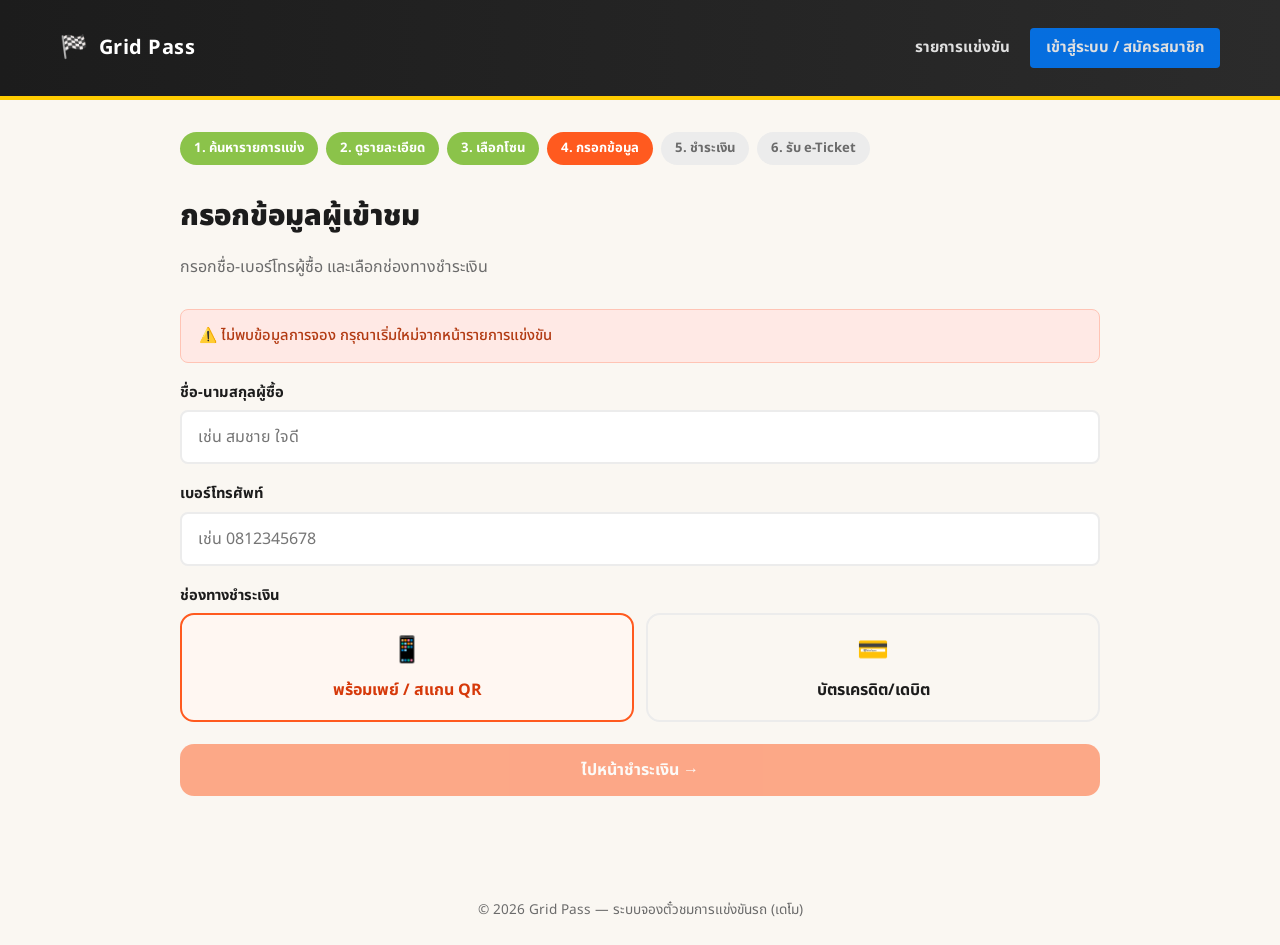
==== frontend/pages/checkout.html @ ba8ef667 "add docker and project files" ====
<!DOCTYPE html>
<html lang="th">
<head>
  <meta charset="UTF-8" />
  <meta name="viewport" content="width=device-width, initial-scale=1.0" />
  <title>กรอกข้อมูลผู้เข้าชม | Grid Pass</title>
  <link rel="stylesheet" href="../css/style.css" />
</head>
<body>
  <main class="page-container">
    <div class="step-track">
      <span class="step done">1. ค้นหารายการแข่ง</span>
      <span class="step done">2. ดูรายละเอียด</span>
      <span class="step done">3. เลือกโซน</span>
      <span class="step active">4. กรอกข้อมูล</span>
      <span class="step">5. ชำระเงิน</span>
      <span class="step">6. รับ e-Ticket</span>
    </div>

    <h1 class="page-title">กรอกข้อมูลผู้เข้าชม</h1>
    <p class="page-subtitle">กรอกชื่อ-เบอร์โทรผู้ซื้อ และเลือกช่องทางชำระเงิน</p>

    <div id="summary-panel"></div>

    <form id="checkout-form">
      <div class="form-group">
        <label for="buyer-name">ชื่อ-นามสกุลผู้ซื้อ</label>
        <input type="text" id="buyer-name" required placeholder="เช่น สมชาย ใจดี" />
      </div>

      <div class="form-group">
        <label for="buyer-phone">เบอร์โทรศัพท์</label>
        <input type="tel" id="buyer-phone" required placeholder="เช่น 0812345678" pattern="0[0-9]{9}" />
      </div>

      <div class="form-group">
        <label>ช่องทางชำระเงิน</label>
        <div class="payment-options">
          <div class="payment-option selected" data-method="promptpay">
            <span class="icon">📱</span>พร้อมเพย์ / สแกน QR
          </div>
          <div class="payment-option" data-method="credit_card">
            <span class="icon">💳</span>บัตรเครดิต/เดบิต
          </div>
        </div>
      </div>

      <div id="error-box"></div>

      <button type="submit" class="btn btn-primary btn-block" id="submit-btn">ไปหน้าชำระเงิน →</button>
    </form>
  </main>

  <script src="../js/common.js"></script>
  <script src="../js/api.js"></script>
  <script src="../js/checkout.js"></script>
</body>
</html>
---- frontend/css/style.css ----
/* ==========================================================
   style.css
   ธีมของเว็บ: จำลองสไตล์จากไฟล์ User Journey ต้นฉบับ
   (สีส้ม-แดง-เหลือง ลายธงตาหมากรุก ตัวหนังสือหนา)
   ========================================================== */

@import url('https://fonts.googleapis.com/css2?family=Noto+Sans+Thai:wght@400;500;700;900&display=swap');

:root {
  --color-primary: #ff5a1f;
  --color-primary-dark: #d6390a;
  --color-accent-yellow: #ffcc00;
  --color-accent-purple: #b23fd6;
  --color-accent-green: #8bc34a;
  --color-bg: #faf7f2;
  --color-card: #ffffff;
  --color-text: #1c1c1c;
  --color-text-muted: #6b6b6b;
  --color-border: #ececec;
  --radius-lg: 20px;
  --radius-md: 14px;
  --radius-sm: 8px;
  --shadow-card: 0 8px 24px rgba(0, 0, 0, 0.08);
}

* {
  box-sizing: border-box;
}

body {
  margin: 0;
  font-family: 'Noto Sans Thai', sans-serif;
  background: var(--color-bg);
  color: var(--color-text);
  line-height: 1.6;
}

a {
  text-decoration: none;
  color: inherit;
}

img {
  max-width: 100%;
  display: block;
}

/* ---------- Header ---------- */

.site-header {
  background: linear-gradient(90deg, #1c1c1c 0%, #2b2b2b 100%);
  color: #fff;
  padding: 18px 24px;
  display: flex;
  align-items: center;
  justify-content: space-between;
  position: sticky;
  top: 0;
  z-index: 20;
  border-bottom: 4px solid var(--color-accent-yellow);
}

.site-header .logo {
  display: flex;
  align-items: center;
  gap: 10px;
  font-weight: 900;
  font-size: 1.3rem;
  letter-spacing: 0.5px;
}

.site-header .logo .flag {
  font-size: 1.4rem;
}

.site-header nav a {
  color: #fff;
  opacity: 0.85;
  font-size: 0.95rem;
}

/* ---------- Layout ---------- */

.page-container {
  max-width: 960px;
  margin: 0 auto;
  padding: 32px 20px 80px;
}

.page-title {
  font-weight: 900;
  font-size: 1.8rem;
  margin-bottom: 4px;
}

.page-subtitle {
  color: var(--color-text-muted);
  margin-bottom: 28px;
}

/* ---------- Step indicator ---------- */

.step-track {
  display: flex;
  flex-wrap: wrap;
  gap: 8px;
  margin-bottom: 28px;
}

.step-track .step {
  padding: 6px 14px;
  border-radius: 999px;
  background: var(--color-border);
  color: var(--color-text-muted);
  font-size: 0.82rem;
  font-weight: 700;
}

.step-track .step.active {
  background: var(--color-primary);
  color: #fff;
}

.step-track .step.done {
  background: var(--color-accent-green);
  color: #fff;
}

/* ---------- Search bar ---------- */

.search-bar {
  display: flex;
  gap: 10px;
  margin-bottom: 24px;
}

.search-bar input {
  flex: 1;
  padding: 14px 18px;
  border-radius: var(--radius-md);
  border: 2px solid var(--color-border);
  font-size: 1rem;
  font-family: inherit;
}

.search-bar input:focus {
  outline: none;
  border-color: var(--color-primary);
}

/* ---------- Cards ---------- */

.race-grid {
  display: grid;
  grid-template-columns: repeat(auto-fill, minmax(260px, 1fr));
  gap: 20px;
}

.race-card {
  background: var(--color-card);
  border-radius: var(--radius-lg);
  box-shadow: var(--shadow-card);
  overflow: hidden;
  transition: transform 0.15s ease;
  border: 1px solid var(--color-border);
}

.race-card:hover {
  transform: translateY(-4px);
}

.race-card .thumb {
  height: 140px;
  background: linear-gradient(135deg, var(--color-primary) 0%, var(--color-accent-yellow) 100%);
  display: flex;
  align-items: center;
  justify-content: center;
  color: #fff;
  font-size: 2.4rem;
}

.race-card .body {
  padding: 16px 18px 20px;
}

.race-card .category-tag {
  display: inline-block;
  background: #fff3ea;
  color: var(--color-primary-dark);
  font-size: 0.75rem;
  font-weight: 700;
  padding: 3px 10px;
  border-radius: 999px;
  margin-bottom: 8px;
}

.race-card h3 {
  margin: 0 0 8px;
  font-size: 1.1rem;
}

.race-card .meta {
  font-size: 0.85rem;
  color: var(--color-text-muted);
  margin-bottom: 4px;
}

.race-card .price {
  margin-top: 10px;
  font-weight: 900;
  color: var(--color-primary-dark);
}

/* ---------- Buttons ---------- */

.btn {
  display: inline-flex;
  align-items: center;
  justify-content: center;
  gap: 8px;
  padding: 14px 26px;
  border-radius: var(--radius-md);
  border: none;
  font-family: inherit;
  font-weight: 700;
  font-size: 1rem;
  cursor: pointer;
  transition: opacity 0.15s ease;
}

.btn:disabled {
  opacity: 0.5;
  cursor: not-allowed;
}

.btn-primary {
  background: var(--color-primary);
  color: #fff;
}

.btn-primary:hover:not(:disabled) {
  background: var(--color-primary-dark);
}

.btn-outline {
  background: transparent;
  border: 2px solid var(--color-border);
  color: var(--color-text);
}

.btn-block {
  width: 100%;
}

.btn-back {
  margin-bottom: 18px;
  color: var(--color-text-muted);
  font-weight: 700;
  font-size: 0.9rem;
  display: inline-flex;
  align-items: center;
  gap: 6px;
}

/* ---------- Detail page ---------- */

.detail-hero {
  border-radius: var(--radius-lg);
  overflow: hidden;
  margin-bottom: 24px;
  box-shadow: var(--shadow-card);
}

.detail-hero .thumb {
  height: 220px;
  background: linear-gradient(135deg, var(--color-primary) 0%, var(--color-accent-purple) 100%);
  display: flex;
  align-items: center;
  justify-content: center;
  color: #fff;
  font-size: 3.2rem;
}

.info-card {
  background: var(--color-card);
  border-radius: var(--radius-lg);
  padding: 22px 24px;
  box-shadow: var(--shadow-card);
  margin-bottom: 20px;
  border: 1px solid var(--color-border);
}

.info-card h2 {
  margin-top: 0;
  font-size: 1.15rem;
}

.info-row {
  display: flex;
  gap: 10px;
  margin-bottom: 10px;
  font-size: 0.95rem;
}

.info-row .label {
  min-width: 110px;
  color: var(--color-text-muted);
  font-weight: 700;
}

.activity-list {
  list-style: none;
  margin: 0;
  padding: 0;
}

.activity-list li {
  display: flex;
  gap: 14px;
  padding: 10px 0;
  border-bottom: 1px dashed var(--color-border);
}

.activity-list li:last-child {
  border-bottom: none;
}

.activity-list .time {
  font-weight: 900;
  color: var(--color-primary-dark);
  min-width: 56px;
}

/* ---------- Zone selection ---------- */

.zone-list {
  display: flex;
  flex-direction: column;
  gap: 14px;
  margin-bottom: 24px;
}

.zone-card {
  background: var(--color-card);
  border: 2px solid var(--color-border);
  border-radius: var(--radius-md);
  padding: 18px 20px;
  display: flex;
  align-items: center;
  justify-content: space-between;
  gap: 16px;
  cursor: pointer;
  transition: border-color 0.15s ease;
}

.zone-card.selected {
  border-color: var(--color-primary);
  background: #fff7f2;
}

.zone-card.disabled {
  opacity: 0.45;
  cursor: not-allowed;
}

.zone-card .zone-name {
  font-weight: 900;
  font-size: 1.05rem;
  margin-bottom: 4px;
}

.zone-card .zone-seats {
  font-size: 0.85rem;
  color: var(--color-text-muted);
}

.zone-card .zone-price {
  font-weight: 900;
  color: var(--color-primary-dark);
  font-size: 1.1rem;
  white-space: nowrap;
}

.qty-control {
  display: flex;
  align-items: center;
  gap: 14px;
  margin-bottom: 22px;
}

.qty-control button {
  width: 40px;
  height: 40px;
  border-radius: 50%;
  border: 2px solid var(--color-border);
  background: #fff;
  font-size: 1.2rem;
  font-weight: 900;
  cursor: pointer;
}

.qty-control .qty-value {
  font-size: 1.3rem;
  font-weight: 900;
  min-width: 30px;
  text-align: center;
}

.summary-box {
  background: #1c1c1c;
  color: #fff;
  border-radius: var(--radius-lg);
  padding: 20px 22px;
  margin-bottom: 22px;
}

.summary-box .row {
  display: flex;
  justify-content: space-between;
  margin-bottom: 8px;
  font-size: 0.95rem;
  opacity: 0.85;
}

.summary-box .total-row {
  display: flex;
  justify-content: space-between;
  font-size: 1.3rem;
  font-weight: 900;
  margin-top: 12px;
  padding-top: 12px;
  border-top: 1px solid rgba(255, 255, 255, 0.2);
  opacity: 1;
}

/* ---------- Forms ---------- */

.form-group {
  margin-bottom: 18px;
}

.form-group label {
  display: block;
  font-weight: 700;
  margin-bottom: 6px;
  font-size: 0.92rem;
}

.form-group input,
.form-group select {
  width: 100%;
  padding: 13px 16px;
  border-radius: var(--radius-sm);
  border: 2px solid var(--color-border);
  font-family: inherit;
  font-size: 1rem;
}

.form-group input:focus,
.form-group select:focus {
  outline: none;
  border-color: var(--color-primary);
}

.payment-options {
  display: grid;
  grid-template-columns: 1fr 1fr;
  gap: 12px;
  margin-bottom: 22px;
}

.payment-option {
  border: 2px solid var(--color-border);
  border-radius: var(--radius-md);
  padding: 16px;
  text-align: center;
  cursor: pointer;
  font-weight: 700;
}

.payment-option.selected {
  border-color: var(--color-primary);
  background: #fff7f2;
  color: var(--color-primary-dark);
}

.payment-option .icon {
  font-size: 1.6rem;
  display: block;
  margin-bottom: 6px;
}

/* ---------- Payment / QR page ---------- */

.qr-box {
  background: #fff;
  border: 2px dashed var(--color-border);
  border-radius: var(--radius-lg);
  padding: 28px;
  text-align: center;
  margin-bottom: 22px;
}

.qr-box svg {
  margin: 0 auto 14px;
}

/* ---------- Ticket success page ---------- */

.ticket-card {
  background: var(--color-card);
  border-radius: var(--radius-lg);
  box-shadow: var(--shadow-card);
  overflow: hidden;
  margin-bottom: 24px;
  border: 1px solid var(--color-border);
}

.ticket-card .ticket-header {
  background: linear-gradient(90deg, var(--color-primary) 0%, var(--color-primary-dark) 100%);
  color: #fff;
  padding: 20px 24px;
}

.ticket-card .ticket-header .success-icon {
  font-size: 2.2rem;
  margin-bottom: 6px;
}

.ticket-card .ticket-body {
  padding: 22px 24px;
}

.ticket-card .ticket-code {
  font-family: monospace;
  font-size: 1rem;
  background: #f4f4f4;
  padding: 8px 12px;
  border-radius: var(--radius-sm);
  display: inline-block;
  margin-top: 4px;
}

/* ---------- Alerts ---------- */

.alert {
  padding: 14px 18px;
  border-radius: var(--radius-sm);
  margin-bottom: 18px;
  font-size: 0.92rem;
  font-weight: 500;
}

.alert-error {
  background: #ffe9e5;
  color: #b23a12;
  border: 1px solid #ffc4b5;
}

.alert-warning {
  background: #fff6de;
  color: #8a6a00;
  border: 1px solid #ffe38a;
}

.empty-state {
  text-align: center;
  padding: 60px 20px;
  color: var(--color-text-muted);
}

.skeleton {
  color: var(--color-text-muted);
  padding: 40px 0;
  text-align: center;
}

footer.site-footer {
  text-align: center;
  padding: 24px;
  color: var(--color-text-muted);
  font-size: 0.85rem;
}
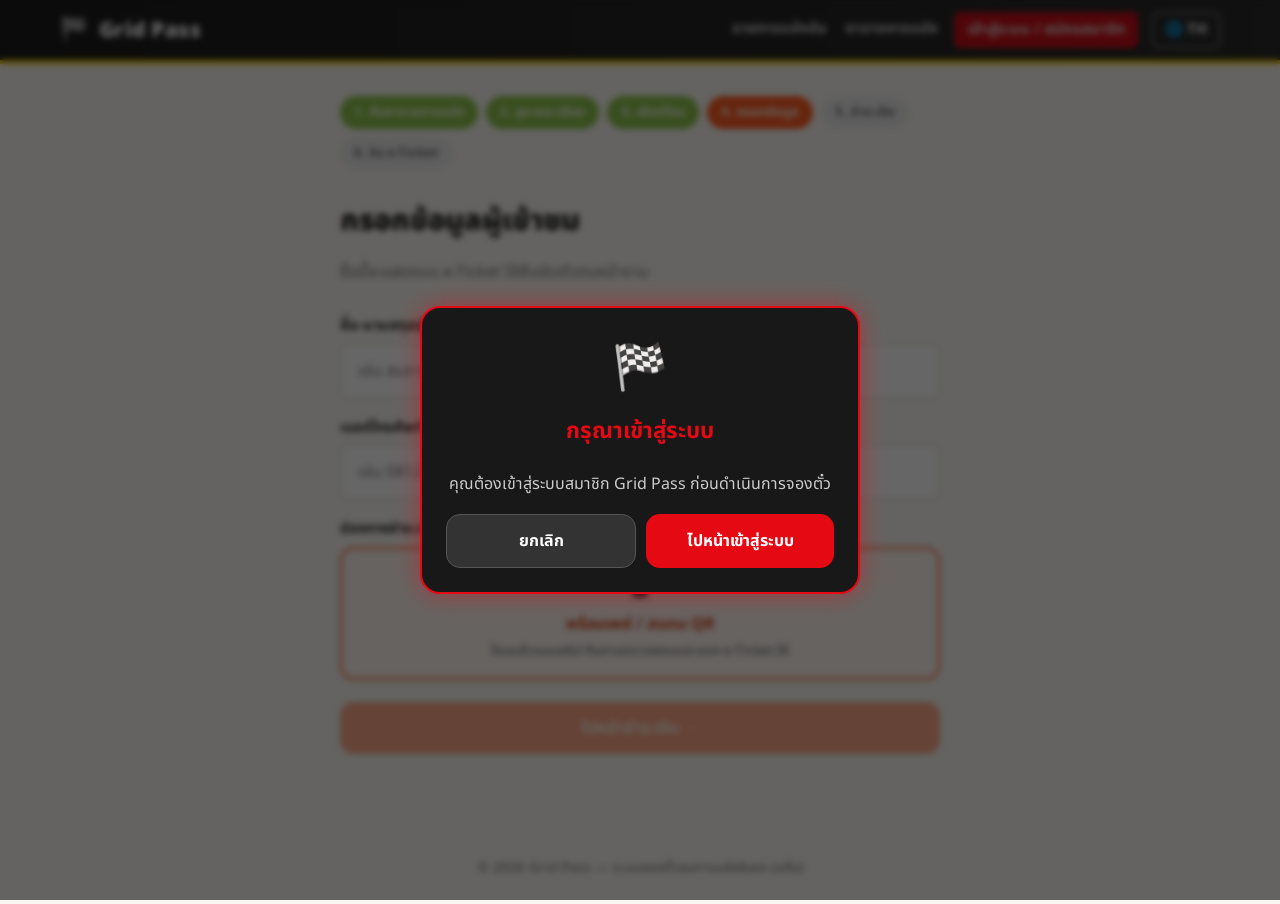
==== commit 9aef027d: "Add schedule, venue map, PromptPay payment, admin review, my tickets, check-in" ====
--- a/frontend/pages/checkout.html
+++ b/frontend/pages/checkout.html
@@ -7,7 +7,7 @@
   <link rel="stylesheet" href="../css/style.css" />
 </head>
 <body>
-  <main class="page-container">
+  <main class="page-container narrow">
     <div class="step-track">
       <span class="step done">1. ค้นหารายการแข่ง</span>
       <span class="step done">2. ดูรายละเอียด</span>
@@ -18,29 +18,28 @@
     </div>
 
     <h1 class="page-title">กรอกข้อมูลผู้เข้าชม</h1>
-    <p class="page-subtitle">กรอกชื่อ-เบอร์โทรผู้ซื้อ และเลือกช่องทางชำระเงิน</p>
+    <p class="page-subtitle">ชื่อนี้จะแสดงบน e-Ticket ใช้ยืนยันตัวตนหน้างาน</p>
 
+    <div id="countdown" class="countdown"></div>
     <div id="summary-panel"></div>
 
-    <form id="checkout-form">
+    <form id="checkout-form" novalidate>
       <div class="form-group">
         <label for="buyer-name">ชื่อ-นามสกุลผู้ซื้อ</label>
-        <input type="text" id="buyer-name" required placeholder="เช่น สมชาย ใจดี" />
+        <input type="text" id="buyer-name" required maxlength="100" autocomplete="name" placeholder="เช่น สมชาย ใจดี" />
       </div>
 
       <div class="form-group">
         <label for="buyer-phone">เบอร์โทรศัพท์</label>
-        <input type="tel" id="buyer-phone" required placeholder="เช่น 0812345678" pattern="0[0-9]{9}" />
+        <input type="tel" id="buyer-phone" required inputmode="numeric" autocomplete="tel" placeholder="เช่น 0812345678" maxlength="12" />
       </div>
 
       <div class="form-group">
         <label>ช่องทางชำระเงิน</label>
-        <div class="payment-options">
-          <div class="payment-option selected" data-method="promptpay">
+        <div class="payment-options single">
+          <div class="payment-option selected">
             <span class="icon">📱</span>พร้อมเพย์ / สแกน QR
-          </div>
-          <div class="payment-option" data-method="credit_card">
-            <span class="icon">💳</span>บัตรเครดิต/เดบิต
+            <small>โอนแล้วแนบสลิป ทีมงานตรวจสอบและออก e-Ticket ให้</small>
           </div>
         </div>
       </div>
@@ -48,6 +47,7 @@
       <div id="error-box"></div>
 
       <button type="submit" class="btn btn-primary btn-block" id="submit-btn">ไปหน้าชำระเงิน →</button>
+      <button type="button" class="btn btn-link btn-block" id="cancel-btn">ยกเลิกการจองนี้</button>
     </form>
   </main>
 
--- a/frontend/css/style.css
+++ b/frontend/css/style.css
@@ -27,6 +27,11 @@
   box-sizing: border-box;
 }
 
+/* ให้ attribute hidden ชนะ display ของ class อื่นเสมอ */
+[hidden] {
+  display: none !important;
+}
+
 body {
   margin: 0;
   font-family: 'Noto Sans Thai', sans-serif;
@@ -581,3 +586,362 @@
   color: var(--color-text-muted);
   font-size: 0.85rem;
 }
+
+/* ---------- 🆕 Stand Crowd Status badge ---------- */
+
+.crowd-badge {
+  display: inline-flex;
+  align-items: center;
+  gap: 6px;
+  margin-top: 6px;
+  padding: 3px 10px;
+  border-radius: 999px;
+  font-size: 0.78rem;
+  font-weight: 700;
+}
+
+.crowd-dot {
+  width: 8px;
+  height: 8px;
+  border-radius: 50%;
+  display: inline-block;
+}
+
+.crowd-low {
+  background: rgba(139, 195, 74, 0.15);
+  color: #4b7314;
+}
+.crowd-low .crowd-dot {
+  background: var(--color-accent-green);
+}
+
+.crowd-medium {
+  background: rgba(255, 204, 0, 0.18);
+  color: #8a6a00;
+}
+.crowd-medium .crowd-dot {
+  background: var(--color-accent-yellow);
+}
+
+.crowd-full {
+  background: rgba(230, 57, 70, 0.12);
+  color: #b23a12;
+}
+.crowd-full .crowd-dot {
+  background: #e63946;
+}
+
+/* ==========================================================
+   🆕 v0.2 — ตารางการแข่ง / ผังสนาม / ชำระเงิน / แอดมิน / สแกนตั๋ว
+   ========================================================== */
+
+:root {
+  --color-success: #2e7d32;
+  --color-danger: #c62828;
+  --color-warn: #b26a00;
+}
+
+/* ---------- Header (แทน inline style เดิม) ---------- */
+.site-header { padding: 0; display: block; }
+.header-inner {
+  display: flex; justify-content: space-between; align-items: center; gap: 12px;
+  max-width: 1200px; margin: 0 auto; padding: 12px 20px; flex-wrap: wrap;
+}
+.site-header .logo { color: #fff; }
+.site-nav { display: flex; align-items: center; gap: 6px 14px; flex-wrap: wrap; font-size: 0.92rem; }
+.site-nav .nav-link { color: #fff; opacity: 0.8; font-weight: 700; padding: 4px 2px; border-bottom: 2px solid transparent; }
+.site-nav .nav-link:hover, .site-nav .nav-link.active { opacity: 1; border-bottom-color: var(--color-accent-yellow); }
+.nav-user { color: #fff; opacity: 0.9; }
+.nav-btn {
+  background: transparent; color: #fff; border: 1px solid rgba(255,255,255,0.6); border-radius: 6px;
+  padding: 5px 12px; font: inherit; font-weight: 700; cursor: pointer;
+}
+.nav-btn:hover { background: rgba(255,255,255,0.1); }
+.nav-btn-primary { background: #e50914; border-color: #e50914; }
+
+/* ---------- Layout helpers ---------- */
+.page-container.narrow { max-width: 640px; }
+.page-container.wide { max-width: 1200px; }
+.muted { color: var(--color-text-muted); }
+.small { font-size: 0.85rem; }
+.center { text-align: center; }
+.nowrap { white-space: nowrap; }
+.danger { color: var(--color-danger) !important; }
+.warn { color: var(--color-warn) !important; }
+.section-title { font-size: 1.15rem; margin: 26px 0 12px; }
+.btn-sm { padding: 8px 14px; font-size: 0.88rem; border-radius: 10px; }
+.btn-link { background: none; color: var(--color-text-muted); text-decoration: underline; }
+.btn-success { background: var(--color-success); color: #fff; }
+.btn-success:hover:not(:disabled) { filter: brightness(0.92); }
+.btn-danger { background: var(--color-danger); color: #fff; }
+.btn-danger-outline { background: #fff; color: var(--color-danger); border: 2px solid #f1b5b5; }
+.btn-dark { background: #333; color: #fff; border: 1px solid #555; }
+.btn-red { background: #e50914; color: #fff; }
+.btn-row { display: flex; gap: 12px; flex-wrap: wrap; margin-top: 12px; }
+.btn-row > * { flex: 1; }
+.alert-success { background: #e8f5e9; color: #1b5e20; border: 1px solid #b9e0bb; }
+.alert-info { background: #e8f1fd; color: #0d47a1; border: 1px solid #b8d3f5; }
+.select {
+  padding: 10px 14px; border-radius: var(--radius-sm); border: 2px solid var(--color-border);
+  font: inherit; background: #fff; width: 100%;
+}
+.card-head { display: flex; justify-content: space-between; align-items: baseline; gap: 10px; }
+.link-more { color: var(--color-primary-dark); font-weight: 700; font-size: 0.9rem; }
+code { background: #f1f1f1; padding: 2px 6px; border-radius: 4px; font-size: 0.85em; }
+
+/* ---------- Modal (กลาง) ---------- */
+.modal-backdrop {
+  position: fixed; inset: 0; background: rgba(0,0,0,0.6); z-index: 1000;
+  display: flex; align-items: center; justify-content: center; padding: 16px; backdrop-filter: blur(3px);
+}
+.modal-backdrop[hidden] { display: none; }
+.modal-card {
+  background: #fff; border-radius: var(--radius-lg); padding: 24px; width: 100%; max-width: 440px;
+  box-shadow: 0 20px 60px rgba(0,0,0,0.3);
+}
+.modal-card h3 { margin-top: 0; }
+.modal-dark { background: #181818; color: #fff; border: 2px solid #e50914; text-align: center; box-shadow: 0 0 25px rgba(229,9,20,0.5); }
+.modal-dark h3 { color: #e50914; font-size: 1.4rem; }
+.modal-dark p { color: #ccc; }
+.modal-actions { display: flex; gap: 10px; margin-top: 16px; }
+.modal-actions > * { flex: 1; }
+.radio-group label { display: flex; gap: 8px; align-items: center; font-weight: 500; margin-bottom: 8px; }
+.radio-group input { width: auto; }
+#reject-other { margin-top: 8px; }
+
+/* ---------- Timeline (ตารางการแข่ง) ---------- */
+.timeline { list-style: none; margin: 0; padding: 0; position: relative; }
+.timeline-item { display: grid; grid-template-columns: 96px 18px 1fr; gap: 10px; padding: 10px 0; position: relative; }
+.timeline-item::before {
+  content: ""; position: absolute; left: 113px; top: 0; bottom: 0; width: 2px; background: var(--color-border);
+}
+.timeline-item:first-child::before { top: 18px; }
+.timeline-item:last-child::before { bottom: calc(100% - 18px); }
+.tl-time { font-weight: 900; color: var(--color-primary-dark); font-variant-numeric: tabular-nums; font-size: 0.92rem; padding-top: 1px; }
+.tl-dot { width: 14px; height: 14px; border-radius: 50%; background: #fff; border: 3px solid #bbb; margin-top: 4px; z-index: 1; }
+.type-race .tl-dot { border-color: var(--color-primary); background: var(--color-primary); }
+.type-qualifying .tl-dot { border-color: var(--color-accent-purple); }
+.type-practice .tl-dot { border-color: #42a5f5; }
+.type-activity .tl-dot { border-color: var(--color-accent-green); }
+.tl-title { font-weight: 700; }
+.tl-tags { display: flex; gap: 6px; flex-wrap: wrap; margin-top: 4px; }
+.tl-note { font-size: 0.85rem; color: var(--color-text-muted); margin-top: 2px; }
+.session-tag, .class-tag { font-size: 0.75rem; font-weight: 700; padding: 2px 9px; border-radius: 999px; }
+.class-tag { background: #1c1c1c; color: #fff; }
+.session-race { background: #fff0e8; color: var(--color-primary-dark); }
+.session-qualifying { background: #f6e9fb; color: #7b1fa2; }
+.session-practice { background: #e7f2fd; color: #1565c0; }
+.session-activity { background: #eef6e3; color: #4b7314; }
+.timeline-item.live { background: #fff7f2; border-radius: 10px; }
+.live-badge {
+  display: inline-block; font-size: 0.72rem; font-weight: 900; color: #fff; background: #e53935;
+  padding: 2px 8px; border-radius: 999px; margin-left: 6px; animation: pulse 1.4s infinite;
+}
+@keyframes pulse { 50% { opacity: 0.55; } }
+
+.chip-bar { display: flex; gap: 8px; flex-wrap: wrap; margin-bottom: 18px; }
+.chip {
+  border: 2px solid var(--color-border); background: #fff; border-radius: 999px; padding: 6px 14px;
+  font: inherit; font-size: 0.88rem; font-weight: 700; cursor: pointer;
+}
+.chip.active { background: #1c1c1c; color: #fff; border-color: #1c1c1c; }
+
+.day-card {
+  background: var(--color-card); border: 1px solid var(--color-border); border-radius: var(--radius-lg);
+  box-shadow: var(--shadow-card); padding: 20px 22px; margin-bottom: 22px;
+}
+.day-card.is-today { border: 2px solid var(--color-primary); }
+.day-head { display: flex; gap: 18px; align-items: flex-start; margin-bottom: 12px; flex-wrap: wrap; }
+.day-date {
+  background: linear-gradient(135deg, var(--color-primary), var(--color-accent-yellow)); color: #fff;
+  border-radius: var(--radius-md); padding: 10px 14px; text-align: center; min-width: 120px;
+}
+.day-name { display: block; font-size: 0.85rem; font-weight: 700; }
+.day-num { display: block; font-size: 1.15rem; font-weight: 900; }
+.day-info { flex: 1; min-width: 200px; }
+.day-info h2 { margin: 0 0 4px; font-size: 1.2rem; }
+.day-info .meta { color: var(--color-text-muted); font-size: 0.88rem; margin-bottom: 6px; }
+
+/* ---------- ผังสนาม + จุดกดเลือกโซน ---------- */
+.venue-map-img { border-radius: 12px; border: 1px solid var(--color-border); width: 100%; height: auto; }
+.venue-map {
+  position: relative; border-radius: var(--radius-lg); overflow: hidden; border: 1px solid var(--color-border);
+  box-shadow: var(--shadow-card); margin-bottom: 10px; background: #fff;
+}
+.venue-map[hidden] { display: none; }
+.venue-map img { width: 100%; height: auto; display: block; }
+.hotspot {
+  position: absolute; border-radius: 8px; border: 3px solid transparent; cursor: pointer; padding: 0;
+  display: flex; align-items: center; justify-content: center; transition: transform 0.12s, box-shadow 0.12s;
+  font: inherit;
+}
+.hotspot:hover:not([disabled]) { transform: scale(1.04); box-shadow: 0 6px 18px rgba(0,0,0,0.25); }
+/* สีทึบพอจะบังตัวหนังสือบนภาพผังสนามด้านล่าง */
+.hotspot.crowd-low { background: rgba(156,204,101,0.92); border-color: #7cb342; }
+.hotspot.crowd-medium { background: rgba(255,213,79,0.92); border-color: #f9a825; }
+.hotspot.crowd-full { background: rgba(229,115,115,0.9); border-color: #e53935; cursor: not-allowed; }
+.hotspot.selected { border-color: #1c1c1c; box-shadow: 0 0 0 4px rgba(255,90,31,0.45); background: rgba(255,90,31,0.95); }
+.hotspot-label {
+  background: rgba(28,28,28,0.85); color: #fff; font-size: clamp(0.55rem, 1.4vw, 0.8rem); font-weight: 700;
+  padding: 2px 6px; border-radius: 6px; line-height: 1.25; text-align: center; pointer-events: none;
+}
+.hotspot-label small { display: block; font-weight: 500; opacity: 0.9; }
+.map-legend { display: flex; gap: 16px; font-size: 0.82rem; color: var(--color-text-muted); margin-bottom: 18px; flex-wrap: wrap; }
+.map-legend[hidden] { display: none; }
+.map-legend .dot { display: inline-block; width: 10px; height: 10px; border-radius: 3px; margin-right: 5px; vertical-align: -1px; }
+.crowd-low-dot { background: var(--color-accent-green); }
+.crowd-medium-dot { background: var(--color-accent-yellow); }
+.crowd-full-dot { background: #e63946; }
+.map-debug {
+  position: absolute; left: 8px; bottom: 8px; right: 8px; background: rgba(0,0,0,0.8); color: #ffeb3b;
+  font-family: monospace; font-size: 0.8rem; padding: 6px 10px; border-radius: 6px;
+}
+.zone-card:focus-visible, .hotspot:focus-visible { outline: 3px solid var(--color-primary); outline-offset: 2px; }
+
+/* ---------- Countdown ---------- */
+.countdown:empty { display: none; }
+.countdown {
+  background: #fff6de; color: #8a6a00; border: 1px solid #ffe38a; border-radius: var(--radius-sm);
+  padding: 10px 14px; margin-bottom: 16px; font-weight: 500;
+}
+.countdown.urgent { background: #ffe9e5; color: #b23a12; border-color: #ffc4b5; }
+
+/* ---------- Checkout / Payment ---------- */
+.payment-options.single { grid-template-columns: 1fr; }
+.payment-option small { display: block; font-weight: 500; color: var(--color-text-muted); margin-top: 4px; }
+.promptpay-box { border-style: solid; border-color: #113566; padding-top: 0; overflow: hidden; }
+.pp-header {
+  background: #113566; color: #fff; font-weight: 900; letter-spacing: 1px; padding: 10px;
+  margin: 0 -28px 18px;
+}
+.qr-svg { width: 240px; max-width: 80%; margin: 0 auto 10px; }
+.qr-svg svg { width: 100%; height: auto; display: block; }
+.pp-amount { font-size: 1.6rem; font-weight: 900; color: #113566; }
+.pp-name { margin: 4px 0; }
+.pp-id { margin-bottom: 12px; }
+.how-to { padding-left: 20px; margin: 0 0 10px; color: var(--color-text); font-size: 0.92rem; }
+.how-to li { margin-bottom: 6px; }
+.slip-form { margin-top: 10px; }
+.slip-form[hidden] { display: none; }
+.slip-drop {
+  display: flex; align-items: center; justify-content: center; min-height: 160px; text-align: center;
+  border: 2px dashed #cfcfcf; border-radius: var(--radius-lg); background: #fff; cursor: pointer;
+  padding: 16px; margin-bottom: 14px; color: var(--color-text-muted); font-weight: 700;
+}
+.slip-drop:hover { border-color: var(--color-primary); }
+.slip-drop img { max-height: 320px; width: auto; border-radius: 8px; }
+
+/* ---------- e-Ticket / สถานะ ---------- */
+.ticket-qr { width: 220px; }
+.state-card {
+  background: var(--color-card); border: 1px solid var(--color-border); border-radius: var(--radius-lg);
+  box-shadow: var(--shadow-card); padding: 28px 24px; text-align: center;
+}
+.state-card h1 { font-size: 1.35rem; margin: 6px 0 10px; }
+.state-card p { color: var(--color-text-muted); }
+.state-card .summary-box { text-align: left; margin-top: 18px; }
+.state-icon { font-size: 2.6rem; }
+.state-icon.spin { display: inline-block; animation: spin 2.4s linear infinite; }
+@keyframes spin { to { transform: rotate(360deg); } }
+
+/* ---------- ตั๋วของฉัน ---------- */
+.booking-list { display: flex; flex-direction: column; gap: 14px; }
+.booking-card {
+  background: var(--color-card); border: 1px solid var(--color-border); border-left: 6px solid #ccc;
+  border-radius: var(--radius-md); padding: 16px 18px; display: flex; gap: 16px; align-items: center;
+  justify-content: space-between; flex-wrap: wrap; box-shadow: var(--shadow-card);
+}
+.booking-card.status-paid { border-left-color: var(--color-success); }
+.booking-card.status-pending_review { border-left-color: #1976d2; }
+.booking-card.status-awaiting_payment, .booking-card.status-pending { border-left-color: var(--color-accent-yellow); }
+.booking-card.status-rejected { border-left-color: var(--color-danger); }
+.booking-card h3 { margin: 6px 0 4px; font-size: 1.05rem; }
+.booking-card .meta { font-size: 0.88rem; color: var(--color-text-muted); }
+.booking-top { display: flex; gap: 10px; align-items: center; }
+.booking-actions { display: flex; gap: 8px; align-items: center; }
+.status-badge { display: inline-block; font-size: 0.76rem; font-weight: 700; padding: 3px 10px; border-radius: 999px; background: #eee; color: #555; }
+.status-paid { background: #e8f5e9; color: #1b5e20; }
+.status-pending_review { background: #e3f2fd; color: #0d47a1; }
+.status-awaiting_payment, .status-pending { background: #fff6de; color: #8a6a00; }
+.status-rejected { background: #ffe9e5; color: #b23a12; }
+.status-cancelled, .status-expired { background: #f1f1f1; color: #777; }
+
+/* ---------- แอดมิน ---------- */
+.stat-row { display: grid; grid-template-columns: repeat(auto-fit, minmax(180px, 1fr)); gap: 14px; margin-bottom: 20px; }
+.stat {
+  background: var(--color-card); border: 1px solid var(--color-border); border-radius: var(--radius-md);
+  padding: 16px; display: flex; flex-direction: column; gap: 2px; color: var(--color-text-muted); font-size: 0.88rem;
+}
+.stat-num { font-size: 1.5rem; font-weight: 900; color: var(--color-text); }
+.stat-alert { border: 2px solid #1976d2; background: #f2f8ff; }
+.tabs-bar { display: flex; gap: 6px; border-bottom: 2px solid var(--color-border); margin-bottom: 16px; overflow-x: auto; }
+.tab {
+  background: none; border: none; font: inherit; font-weight: 700; padding: 10px 14px; cursor: pointer;
+  color: var(--color-text-muted); border-bottom: 3px solid transparent; margin-bottom: -2px; white-space: nowrap;
+}
+.tab.active { color: var(--color-text); border-bottom-color: var(--color-primary); }
+.tab .count { background: #1976d2; color: #fff; border-radius: 999px; padding: 0 8px; font-size: 0.78rem; margin-left: 4px; }
+.tab-panel[hidden] { display: none; }
+.panel-head { display: flex; justify-content: space-between; align-items: center; gap: 12px; margin-bottom: 12px; }
+.panel-head .select { max-width: 280px; }
+.review-list { display: grid; gap: 16px; }
+.review-card {
+  display: grid; grid-template-columns: 240px 1fr; gap: 18px; background: var(--color-card);
+  border: 1px solid var(--color-border); border-radius: var(--radius-lg); padding: 16px; box-shadow: var(--shadow-card);
+}
+.slip-thumb {
+  background: #f5f5f5; border: 1px solid var(--color-border); border-radius: 10px; min-height: 200px;
+  display: flex; align-items: center; justify-content: center; cursor: zoom-in; padding: 6px; overflow: hidden;
+}
+.slip-thumb img { max-width: 100%; max-height: 360px; object-fit: contain; }
+.review-amount { font-size: 1.8rem; font-weight: 900; color: var(--color-primary-dark); margin: 4px 0 8px; }
+.review-meta { display: grid; gap: 4px; font-size: 0.92rem; margin-bottom: 10px; }
+.review-meta .label { display: inline-block; min-width: 60px; color: var(--color-text-muted); font-weight: 700; }
+.review-actions { display: flex; gap: 10px; flex-wrap: wrap; }
+.slip-viewer { background: #fff; border-radius: var(--radius-lg); padding: 12px; text-align: center; max-height: 95vh; overflow: auto; }
+.slip-viewer img { max-width: min(90vw, 700px); max-height: 82vh; display: block; margin: 0 auto 10px; }
+.table-wrap { overflow-x: auto; }
+.data-table { width: 100%; border-collapse: collapse; font-size: 0.9rem; background: #fff; }
+.data-table th, .data-table td { padding: 10px; border-bottom: 1px solid var(--color-border); text-align: left; vertical-align: top; }
+.data-table th { background: #fafafa; font-size: 0.82rem; color: var(--color-text-muted); }
+
+/* ---------- สแกนตั๋ว ---------- */
+.scanner {
+  position: relative; background: #111; border-radius: var(--radius-lg); overflow: hidden; aspect-ratio: 4 / 3;
+  display: flex; align-items: center; justify-content: center; margin-bottom: 14px;
+}
+.scanner video { width: 100%; height: 100%; object-fit: cover; }
+.scanner-idle { text-align: center; color: #ddd; padding: 20px; }
+.scanner-idle[hidden], .scanner video[hidden], .scan-frame[hidden] { display: none; }
+.scan-frame { position: absolute; width: 60%; aspect-ratio: 1; border: 4px solid rgba(255,255,255,0.85); border-radius: 18px; box-shadow: 0 0 0 999px rgba(0,0,0,0.35); }
+.manual-form { display: flex; gap: 10px; margin-bottom: 16px; }
+.manual-form input { flex: 1; padding: 12px 14px; border-radius: var(--radius-sm); border: 2px solid var(--color-border); font: inherit; }
+.scan-result { border-radius: var(--radius-lg); padding: 22px; text-align: center; color: #fff; }
+.scan-result.ok { background: var(--color-success); }
+.scan-result.bad { background: var(--color-danger); }
+.scan-result.warn { background: #ef6c00; }
+.scan-icon { font-size: 3rem; }
+.scan-message { font-size: 1.3rem; font-weight: 900; margin: 6px 0; }
+.scan-sub { font-weight: 700; opacity: 0.95; }
+.scan-details { background: rgba(255,255,255,0.15); border-radius: 12px; padding: 12px; margin-top: 12px; text-align: left; display: grid; gap: 4px; }
+.scan-details span { display: inline-block; min-width: 64px; opacity: 0.8; }
+.scan-result .btn-primary { background: #fff; color: #1c1c1c; }
+
+/* ---------- มือถือ ---------- */
+@media (max-width: 640px) {
+  .page-title { font-size: 1.45rem; }
+  .timeline-item { grid-template-columns: 78px 16px 1fr; gap: 8px; }
+  .timeline-item::before { left: 93px; }
+  .tl-time { font-size: 0.82rem; }
+  .review-card { grid-template-columns: 1fr; }
+  .day-head .btn { width: 100%; }
+  .booking-actions { width: 100%; }
+  .booking-actions .btn { flex: 1; }
+  .header-inner { padding: 10px 14px; }
+  .site-nav { font-size: 0.85rem; }
+}
+
+@media (max-width: 640px) {
+  .hotspot-label { padding: 1px 4px; }
+  .hotspot-label small { display: none; }
+}
